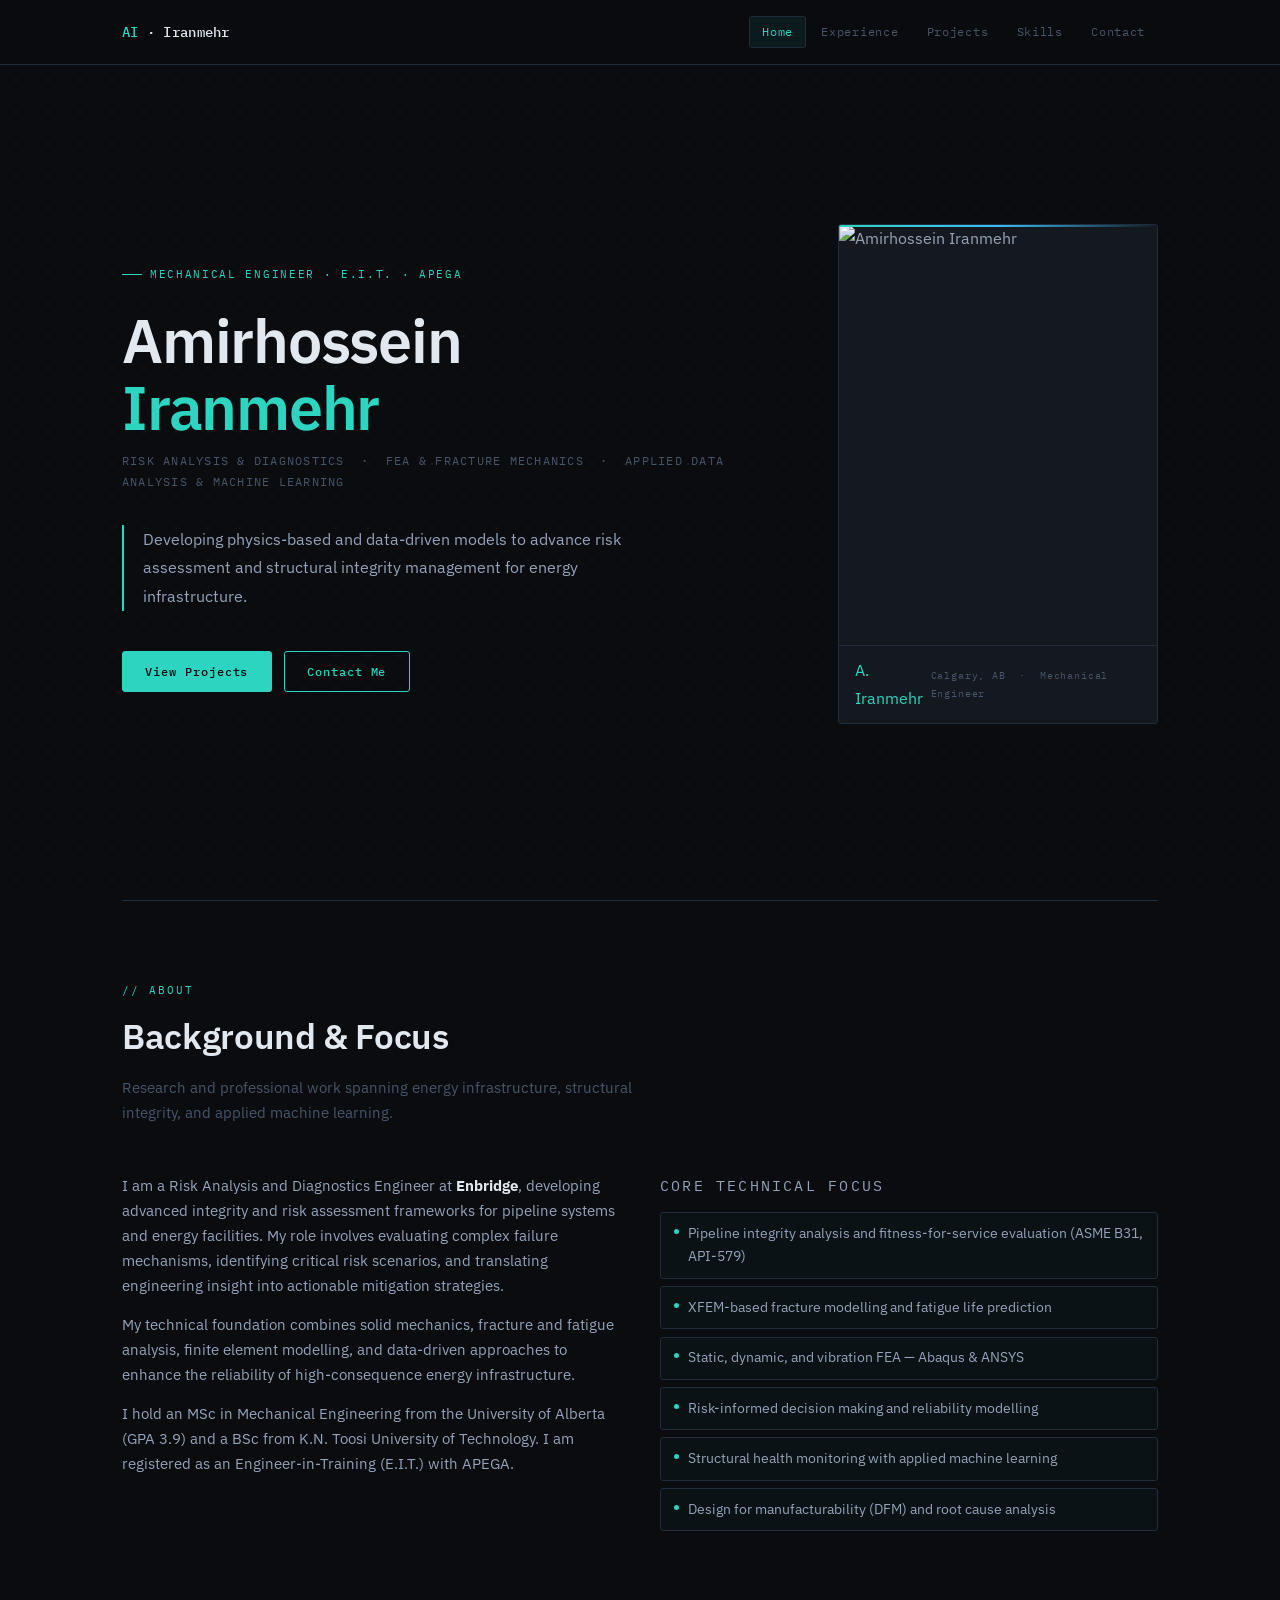
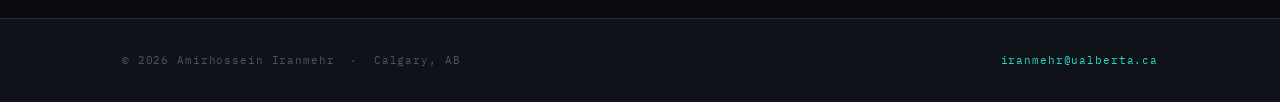
==== index.html @ 47e69bc4 "Update description in index.html" ====
<!DOCTYPE html>
<html lang="en">
<head>
  <meta charset="UTF-8" />
  <meta name="viewport" content="width=device-width, initial-scale=1.0" />
  <title>Amirhossein Iranmehr | Mechanical Engineer</title>
  <link rel="stylesheet" href="style.css" />
</head>
<body>

  <!-- NAV -->
  <header class="site-header">
    <div class="container">
      <h1><em>AI</em> · Iranmehr</h1>
      <nav class="navbar">
        <a href="index.html" class="active">Home</a>
        <a href="expereince.html">Experience</a>
        <a href="projects.html">Projects</a>
        <a href="skills.html">Skills</a>
        <a href="contact.html">Contact</a>
      </nav>
    </div>
  </header>

  <main>
    <div class="container">

      <!-- HERO -->
      <section class="hero">

        <!-- Left -->
        <div class="hero-text">
          <div class="hero-tag anim-1">Mechanical Engineer · E.I.T. · APEGA</div>

          <h2 class="anim-2">
            Amirhossein<br><strong>Iranmehr</strong>
          </h2>

          <p class="hero-sub anim-3">
            Risk Analysis &amp; Diagnostics &nbsp;·&nbsp; FEA &amp; Fracture Mechanics &nbsp;·&nbsp; Applied Data Analysis & Machine Learning
          </p>

          <p class="hero-lead anim-4">
            Developing physics-based and data-driven models to advance risk assessment and structural integrity management for energy infrastructure.
          </p>

          <div class="button-group anim-5">
            <a href="projects.html" class="btn">View Projects</a>
            <a href="contact.html" class="btn btn-outline">Contact Me</a>
          </div>
        </div>

        <!-- Right: Photo -->
        <div class="hero-image anim-img">
          <div class="hero-image-frame">
            <!--
              ╔══════════════════════════════════════════╗
              ║           HOW TO ADD YOUR PHOTO          ║
              ╠══════════════════════════════════════════╣
              ║ 1. Upload your photo to your GitHub repo ║
              ║    (same folder as index.html)           ║
              ║                                          ║
              ║ 2. Rename it to something simple, e.g.: ║
              ║       photo.jpg                          ║
              ║                                          ║
              ║ 3. Update the src below to match:        ║
              ║       src="photo.jpg"                    ║
              ║                                          ║
              ║ Your current file in the repo is called  ║
              ║ "Intro_Image" (originally _DSC1820.jpg)  ║
              ║ so try: src="Intro_Image.jpg"            ║
              ╚══════════════════════════════════════════╝
            -->
            <img src="Intro_Image.jpg" alt="Amirhossein Iranmehr" />
            <div class="hero-image-caption">
              <em>A. Iranmehr</em>
              <span>Calgary, AB &nbsp;·&nbsp; Mechanical Engineer</span>
            </div>
          </div>
        </div>

      </section><!-- /hero -->

      <!-- ABOUT -->
      <section class="section">
        <p class="section-tag">// About</p>
        <h2 class="section-title">Background &amp; Focus</h2>
        <p class="section-desc">
          Research and professional work spanning energy infrastructure, structural integrity, and applied machine learning.
        </p>

        <div class="about-grid">
          <div class="about-col reveal">
            <p>
              I am a Risk Analysis and Diagnostics Engineer at <strong style="color:var(--head)">Enbridge</strong>, developing advanced integrity and risk assessment frameworks for pipeline systems and energy facilities. My role involves evaluating complex failure mechanisms, identifying critical risk scenarios, and translating engineering insight into actionable mitigation strategies.
            </p>
            <p>
              My technical foundation combines solid mechanics, fracture and fatigue analysis, finite element modelling, and data-driven approaches to enhance the reliability of high-consequence energy infrastructure.
            </p>
            <p>
              I hold an MSc in Mechanical Engineering from the University of Alberta (GPA 3.9) and a BSc from K.N. Toosi University of Technology. I am registered as an Engineer-in-Training (E.I.T.) with APEGA.
            </p>
          </div>

          <div class="about-col reveal">
            <p class="focus-label">Core Technical Focus</p>
            <ul class="focus-list">
              <li><span class="focus-dot"></span>Pipeline integrity analysis and fitness-for-service evaluation (ASME B31, API-579)</li>
              <li><span class="focus-dot"></span>XFEM-based fracture modelling and fatigue life prediction</li>
              <li><span class="focus-dot"></span>Static, dynamic, and vibration FEA — Abaqus &amp; ANSYS</li>
              <li><span class="focus-dot"></span>Risk-informed decision making and reliability modelling</li>
              <li><span class="focus-dot"></span>Structural health monitoring with applied machine learning</li>
              <li><span class="focus-dot"></span>Design for manufacturability (DFM) and root cause analysis</li>
            </ul>
          </div>
        </div>
      </section>

    </div>
  </main>

  <footer class="site-footer">
    <div class="container">
      <p>© 2026 Amirhossein Iranmehr &nbsp;·&nbsp; Calgary, AB</p>
      <p><a href="mailto:iranmehr@ualberta.ca">iranmehr@ualberta.ca</a></p>
    </div>
  </footer>

  <script>
    const obs = new IntersectionObserver(
      entries => entries.forEach(e => { if (e.isIntersecting) e.target.classList.add('visible'); }),
      { threshold: 0.12 }
    );
    document.querySelectorAll('.reveal').forEach(el => obs.observe(el));
  </script>

</body>
</html>
---- style.css ----
/* ============================================
   GOOGLE FONTS
   ============================================ */
@import url('https://fonts.googleapis.com/css2?family=IBM+Plex+Mono:wght@400;500&family=IBM+Plex+Sans:wght@300;400;500;600&display=swap');

/* ============================================
   VARIABLES
   ============================================ */
:root {
  --bg:       #0a0c10;
  --surface:  #0f1218;
  --card:     #141920;
  --border:   #1f2d3d;
  --accent:   #2dd4bf;   /* teal — engineering, precise */
  --accent2:  #38bdf8;   /* sky blue for secondary */
  --dim:      rgba(45, 212, 191, 0.08);
  --text:     #94a3b8;
  --head:     #e2e8f0;
  --muted:    #475569;
  --sans:     'IBM Plex Sans', sans-serif;
  --mono:     'IBM Plex Mono', monospace;
  --radius:   3px;
  --shadow:   0 4px 24px rgba(0,0,0,0.4);
}

/* ============================================
   RESET
   ============================================ */
*, *::before, *::after { box-sizing: border-box; margin: 0; padding: 0; }
html { scroll-behavior: smooth; font-size: 16px; }

body {
  font-family: var(--sans);
  font-weight: 400;
  line-height: 1.7;
  background: var(--bg);
  color: var(--text);
  min-height: 100vh;
  overflow-x: hidden;
}

/* Engineering dot-grid background */
body::after {
  content: '';
  position: fixed;
  inset: 0;
  background-image: radial-gradient(circle, #1e293b 1px, transparent 1px);
  background-size: 32px 32px;
  pointer-events: none;
  z-index: 0;
  opacity: 0.5;
}

a { text-decoration: none; color: inherit; }
img { max-width: 100%; display: block; }

/* ============================================
   LAYOUT
   ============================================ */
.container {
  max-width: 1100px;
  margin: 0 auto;
  padding: 0 2rem;
  position: relative;
  z-index: 1;
}

/* ============================================
   NAVIGATION
   ============================================ */
.site-header {
  position: fixed;
  top: 0; left: 0; right: 0;
  z-index: 999;
  background: rgba(10, 12, 16, 0.9);
  backdrop-filter: blur(16px);
  border-bottom: 1px solid var(--border);
}

.site-header .container {
  display: flex;
  align-items: center;
  justify-content: space-between;
  height: 64px;
}

.site-header h1 {
  font-family: var(--mono);
  font-size: 0.9rem;
  font-weight: 500;
  color: var(--head);
  letter-spacing: 0.02em;
}

.site-header h1 em {
  color: var(--accent);
  font-style: normal;
}

.subtitle { display: none; }

.navbar {
  display: flex;
  align-items: center;
  gap: 0.15rem;
}

.navbar a {
  font-family: var(--mono);
  font-size: 0.72rem;
  letter-spacing: 0.06em;
  color: var(--muted);
  padding: 0.35rem 0.75rem;
  border-radius: var(--radius);
  border: 1px solid transparent;
  transition: all 0.18s ease;
}

.navbar a:hover,
.navbar a.active {
  color: var(--accent);
  border-color: var(--border);
  background: var(--dim);
}

/* ============================================
   PAGE OFFSET (fixed nav)
   ============================================ */
main { padding-top: 64px; }

/* ============================================
   HERO
   ============================================ */
.hero {
  display: grid;
  grid-template-columns: 1fr 320px;
  gap: 4rem;
  align-items: center;
  min-height: calc(100vh - 64px);
  padding: 4rem 0 5rem;
}

.hero-tag {
  display: inline-flex;
  align-items: center;
  gap: 0.5rem;
  font-family: var(--mono);
  font-size: 0.7rem;
  color: var(--accent);
  letter-spacing: 0.15em;
  text-transform: uppercase;
  margin-bottom: 1.5rem;
}

.hero-tag::before {
  content: '';
  width: 20px; height: 1px;
  background: var(--accent);
}

.hero h2 {
  font-family: var(--sans);
  font-size: clamp(2.2rem, 5vw, 3.8rem);
  font-weight: 600;
  color: var(--head);
  line-height: 1.1;
  letter-spacing: -0.02em;
  margin-bottom: 0.5rem;
}

.hero h2 strong {
  color: var(--accent);
  font-weight: 600;
}

.hero-sub {
  font-family: var(--mono);
  font-size: 0.78rem;
  color: var(--muted);
  letter-spacing: 0.1em;
  text-transform: uppercase;
  margin-bottom: 2rem;
}

.hero-lead {
  font-size: 1rem;
  color: var(--text);
  max-width: 520px;
  margin-bottom: 2.5rem;
  line-height: 1.8;
  border-left: 2px solid var(--accent);
  padding-left: 1.2rem;
}

/* Buttons */
.button-group {
  display: flex;
  gap: 0.75rem;
  flex-wrap: wrap;
}

.btn {
  display: inline-flex;
  align-items: center;
  gap: 0.4rem;
  padding: 0.6rem 1.4rem;
  font-family: var(--mono);
  font-size: 0.72rem;
  letter-spacing: 0.08em;
  border-radius: var(--radius);
  border: 1px solid var(--accent);
  background: var(--accent);
  color: #0a0c10;
  font-weight: 500;
  transition: all 0.18s ease;
  cursor: pointer;
}

.btn:hover {
  background: transparent;
  color: var(--accent);
}

.btn-outline {
  background: transparent;
  color: var(--accent);
}

.btn-outline:hover {
  background: var(--dim);
}

/* Stats */
.hero-stats {
  display: flex;
  gap: 2rem;
  margin-top: 3rem;
  padding-top: 2rem;
  border-top: 1px solid var(--border);
}

.hero-stats .stat-num {
  font-family: var(--sans);
  font-size: 1.8rem;
  font-weight: 600;
  color: var(--accent);
  line-height: 1;
}

.hero-stats .stat-label {
  font-family: var(--mono);
  font-size: 0.62rem;
  color: var(--muted);
  text-transform: uppercase;
  letter-spacing: 0.08em;
  margin-top: 0.2rem;
}

/* Hero image */
.hero-image { position: relative; }

.hero-image-frame {
  position: relative;
  border: 1px solid var(--border);
  border-radius: var(--radius);
  overflow: hidden;
  background: var(--card);
}

.hero-image-frame::before {
  content: '';
  position: absolute;
  top: 0; left: 0; right: 0;
  height: 2px;
  background: linear-gradient(90deg, var(--accent), var(--accent2), transparent);
  z-index: 2;
}

.hero-image-frame img {
  width: 100%;
  height: 420px;
  object-fit: cover;
  object-position: center top;
  display: block;
  filter: grayscale(20%);
  transition: filter 0.4s;
}

.hero-image-frame:hover img { filter: grayscale(0%); }

.hero-image-caption {
  padding: 0.7rem 1rem;
  border-top: 1px solid var(--border);
  display: flex;
  justify-content: space-between;
  align-items: center;
  background: var(--card);
}

.hero-image-caption span {
  font-family: var(--mono);
  font-size: 0.65rem;
  color: var(--muted);
  letter-spacing: 0.08em;
}

.hero-image-caption em {
  font-style: normal;
  color: var(--accent);
}

/* ============================================
   SECTION SHARED STYLES
   ============================================ */
.section {
  padding: 5rem 0;
  position: relative;
  z-index: 1;
  border-top: 1px solid var(--border);
}

.section-tag {
  font-family: var(--mono);
  font-size: 0.68rem;
  color: var(--accent);
  letter-spacing: 0.18em;
  text-transform: uppercase;
  margin-bottom: 0.5rem;
}

.section-title {
  font-family: var(--sans);
  font-size: clamp(1.6rem, 3vw, 2.2rem);
  font-weight: 600;
  color: var(--head);
  letter-spacing: -0.01em;
  margin-bottom: 0.5rem;
}

.section-desc {
  font-size: 0.92rem;
  color: var(--muted);
  max-width: 540px;
  margin-bottom: 3rem;
}

/* ============================================
   CARD
   ============================================ */
.card {
  background: var(--card);
  border: 1px solid var(--border);
  border-radius: var(--radius);
  padding: 1.6rem;
  transition: border-color 0.2s;
  position: relative;
  z-index: 1;
}

.card:hover { border-color: rgba(45, 212, 191, 0.35); }

.card h2, .card h3, .card h4 {
  font-family: var(--sans);
  font-weight: 600;
  color: var(--head);
  margin-bottom: 0.5rem;
}

.card h3 { font-size: 1rem; }
.card h4 { font-size: 0.95rem; }

.card p {
  font-size: 0.9rem;
  color: var(--text);
  margin-bottom: 0.7rem;
}

.card ul { list-style: none; padding: 0; }

.card ul li {
  position: relative;
  padding-left: 1rem;
  font-size: 0.87rem;
  color: var(--text);
  margin-bottom: 0.35rem;
  line-height: 1.65;
}

.card ul li::before {
  content: '›';
  position: absolute;
  left: 0;
  color: var(--accent);
  font-size: 1rem;
  line-height: 1.4;
}

.meta {
  font-family: var(--mono);
  font-size: 0.65rem;
  color: var(--accent);
  letter-spacing: 0.08em;
  margin-bottom: 0.9rem;
  line-height: 1.6;
}

/* ============================================
   ABOUT GRID
   ============================================ */
.about-grid {
  display: grid;
  grid-template-columns: 1fr 1fr;
  gap: 2.5rem;
}

.about-col p {
  font-size: 0.92rem;
  color: var(--text);
  margin-bottom: 0.85rem;
}

.focus-label {
  font-family: var(--mono);
  font-size: 0.65rem;
  color: var(--accent);
  letter-spacing: 0.15em;
  text-transform: uppercase;
  margin-bottom: 0.75rem;
}

.focus-list { list-style: none; padding: 0; }

.focus-list li {
  display: flex;
  align-items: flex-start;
  gap: 0.6rem;
  font-size: 0.87rem;
  color: var(--text);
  padding: 0.55rem 0.8rem;
  border: 1px solid var(--border);
  border-radius: var(--radius);
  background: rgba(45, 212, 191, 0.03);
  margin-bottom: 0.45rem;
  transition: border-color 0.2s, background 0.2s;
}

.focus-list li:hover {
  border-color: rgba(45, 212, 191, 0.3);
  background: var(--dim);
}

.focus-dot {
  width: 5px; height: 5px;
  border-radius: 50%;
  background: var(--accent);
  flex-shrink: 0;
  margin-top: 0.45rem;
}

/* ============================================
   TIMELINE (experience page)
   ============================================ */
.two-column {
  display: grid;
  grid-template-columns: 1fr 1fr;
  gap: 3rem;
  align-items: start;
}

.col-label {
  font-family: var(--mono);
  font-size: 0.65rem;
  color: var(--accent);
  letter-spacing: 0.18em;
  text-transform: uppercase;
  margin-bottom: 1.5rem;
  display: flex;
  align-items: center;
  gap: 0.75rem;
}

.col-label::after {
  content: '';
  flex: 1;
  height: 1px;
  background: var(--border);
}

.timeline { display: flex; flex-direction: column; }

.tl-item {
  position: relative;
  padding-left: 1.6rem;
  padding-bottom: 2rem;
}

.tl-item:last-child { padding-bottom: 0; }

.tl-item::before {
  content: '';
  position: absolute;
  left: 4px; top: 10px; bottom: 0;
  width: 1px;
  background: linear-gradient(to bottom, var(--accent), transparent);
}

.tl-item:last-child::before { display: none; }

.tl-item::after {
  content: '';
  position: absolute;
  left: 0; top: 8px;
  width: 9px; height: 9px;
  border-radius: 50%;
  background: var(--accent);
  box-shadow: 0 0 6px var(--accent);
}

.tl-card {
  background: var(--card);
  border: 1px solid var(--border);
  border-radius: var(--radius);
  padding: 1.2rem 1.4rem;
  transition: border-color 0.2s;
}

.tl-card:hover { border-color: rgba(45, 212, 191, 0.3); }

.tl-title {
  font-family: var(--sans);
  font-size: 0.95rem;
  font-weight: 600;
  color: var(--head);
  margin-bottom: 0.25rem;
}

.tl-meta {
  font-family: var(--mono);
  font-size: 0.64rem;
  color: var(--accent);
  letter-spacing: 0.07em;
  margin-bottom: 0.8rem;
  line-height: 1.6;
}

/* ============================================
   GRID LAYOUTS
   ============================================ */
.grid-2 {
  display: grid;
  grid-template-columns: repeat(2, 1fr);
  gap: 1rem;
}

.grid-3 {
  display: grid;
  grid-template-columns: repeat(3, 1fr);
  gap: 1rem;
}

/* ============================================
   SKILL TAGS
   ============================================ */
.skill-tags {
  display: flex;
  flex-wrap: wrap;
  gap: 0.4rem;
  margin-top: 0.6rem;
}

.skill-tag {
  font-family: var(--mono);
  font-size: 0.7rem;
  padding: 0.25rem 0.6rem;
  background: rgba(45, 212, 191, 0.05);
  border: 1px solid rgba(45, 212, 191, 0.2);
  color: var(--text);
  border-radius: var(--radius);
  transition: all 0.18s;
}

.skill-tag:hover {
  background: var(--dim);
  color: var(--accent);
}

/* ============================================
   FORMS
   ============================================ */
form { display: flex; flex-direction: column; gap: 0.8rem; }

label {
  font-family: var(--mono);
  font-size: 0.65rem;
  letter-spacing: 0.12em;
  text-transform: uppercase;
  color: var(--muted);
}

input, textarea {
  padding: 0.7rem 1rem;
  border: 1px solid var(--border);
  border-radius: var(--radius);
  font-size: 0.9rem;
  font-family: var(--sans);
  background: var(--card);
  color: var(--head);
  transition: border-color 0.18s;
}

input:focus, textarea:focus {
  outline: none;
  border-color: var(--accent);
}

/* ============================================
   PAGE HEADING
   ============================================ */
.page-heading {
  padding: 4rem 0 3rem;
  border-bottom: 1px solid var(--border);
  margin-bottom: 3.5rem;
}

.page-eyebrow {
  font-family: var(--mono);
  font-size: 0.68rem;
  color: var(--accent);
  letter-spacing: 0.18em;
  text-transform: uppercase;
  margin-bottom: 0.6rem;
  display: flex;
  align-items: center;
  gap: 0.5rem;
}

.page-eyebrow::before {
  content: '';
  width: 20px; height: 1px;
  background: var(--accent);
}

.page-heading h2 {
  font-family: var(--sans);
  font-size: clamp(2rem, 4.5vw, 3.2rem);
  font-weight: 600;
  color: var(--head);
  letter-spacing: -0.02em;
  line-height: 1.1;
  margin-bottom: 0.75rem;
}

.page-heading h2 span { color: var(--accent); }

.page-heading p {
  font-size: 0.93rem;
  color: var(--muted);
  max-width: 520px;
}

/* ============================================
   FOOTER
   ============================================ */
.site-footer {
  border-top: 1px solid var(--border);
  background: var(--surface);
  padding: 2rem 0;
  position: relative;
  z-index: 1;
}

.site-footer .container {
  display: flex;
  justify-content: space-between;
  align-items: center;
  flex-wrap: wrap;
  gap: 1rem;
}

.site-footer p {
  font-family: var(--mono);
  font-size: 0.68rem;
  color: var(--muted);
  letter-spacing: 0.08em;
}

.site-footer a {
  color: var(--accent);
  transition: opacity 0.2s;
}

.site-footer a:hover { opacity: 0.75; }

/* ============================================
   ANIMATIONS
   ============================================ */
@keyframes fadeUp {
  from { opacity: 0; transform: translateY(16px); }
  to   { opacity: 1; transform: translateY(0); }
}

@keyframes fadeIn {
  from { opacity: 0; }
  to   { opacity: 1; }
}

.anim-1 { opacity: 0; animation: fadeUp 0.5s 0.05s forwards; }
.anim-2 { opacity: 0; animation: fadeUp 0.5s 0.15s forwards; }
.anim-3 { opacity: 0; animation: fadeUp 0.5s 0.25s forwards; }
.anim-4 { opacity: 0; animation: fadeUp 0.5s 0.35s forwards; }
.anim-5 { opacity: 0; animation: fadeUp 0.5s 0.45s forwards; }
.anim-6 { opacity: 0; animation: fadeUp 0.5s 0.55s forwards; }
.anim-img { opacity: 0; animation: fadeIn  0.7s 0.2s  forwards; }

.reveal {
  opacity: 0;
  transform: translateY(14px);
  transition: opacity 0.5s, transform 0.5s;
}
.reveal.visible { opacity: 1; transform: none; }

/* ============================================
   RESPONSIVE
   ============================================ */
@media (max-width: 900px) {
  .hero          { grid-template-columns: 1fr; min-height: auto; padding: 3rem 0 4rem; gap: 3rem; }
  .hero-image    { max-width: 280px; margin: 0 auto; }
  .hero-image-frame img { height: 280px; }
  .about-grid    { grid-template-columns: 1fr; gap: 2rem; }
  .two-column    { grid-template-columns: 1fr; }
  .grid-3        { grid-template-columns: 1fr; }
  .grid-2        { grid-template-columns: 1fr; }
  .hero-stats    { gap: 1.5rem; flex-wrap: wrap; }
}

@media (max-width: 600px) {
  .container     { padding: 0 1rem; }
  .navbar a      { font-size: 0.65rem; padding: 0.3rem 0.55rem; }
  .site-header h1 { font-size: 0.8rem; }
  .hero h2       { font-size: 2rem; }
}
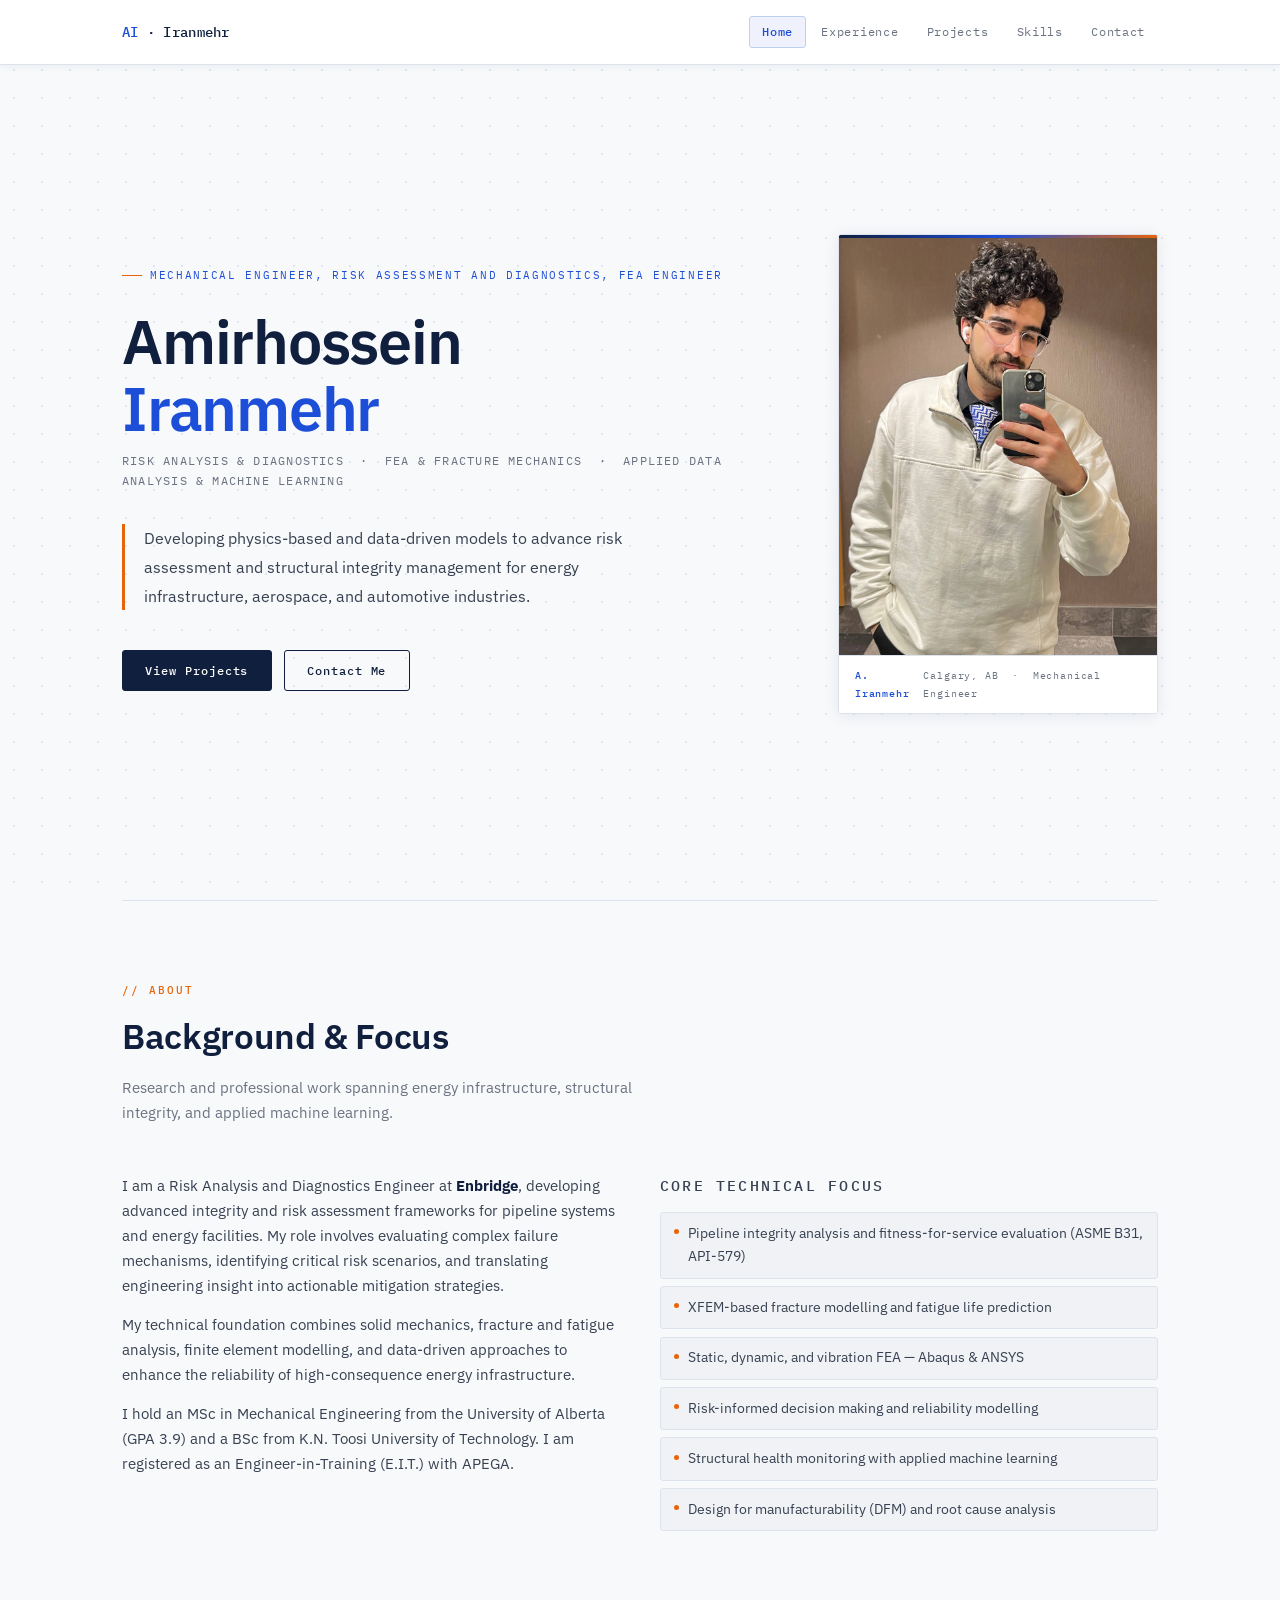
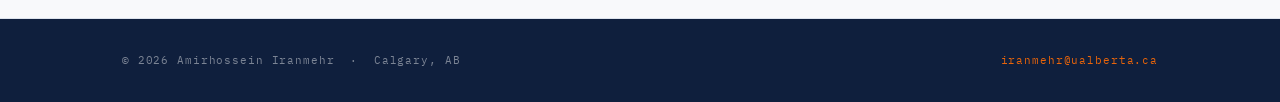
==== commit c55c6a22: "Update index.html" ====
--- a/index.html
+++ b/index.html
@@ -30,7 +30,7 @@
 
         <!-- Left -->
         <div class="hero-text">
-          <div class="hero-tag anim-1">Mechanical Engineer · E.I.T. · APEGA</div>
+          <div class="hero-tag anim-1">Mechanical Engineer, Risk Assessment and Diagnostics, FEA Engineer</div>
 
           <h2 class="anim-2">
             Amirhossein<br><strong>Iranmehr</strong>
@@ -41,7 +41,7 @@
           </p>
 
           <p class="hero-lead anim-4">
-            Developing physics-based and data-driven models to advance risk assessment and structural integrity management for energy infrastructure.
+            Developing physics-based and data-driven models to advance risk assessment and structural integrity management for energy infrastructure, aerospace, and automotive industries.
           </p>
 
           <div class="button-group anim-5">
--- a/style.css
+++ b/style.css
@@ -7,20 +7,22 @@
    VARIABLES
    ============================================ */
 :root {
-  --bg:       #0a0c10;
-  --surface:  #0f1218;
-  --card:     #141920;
-  --border:   #1f2d3d;
-  --accent:   #2dd4bf;   /* teal — engineering, precise */
-  --accent2:  #38bdf8;   /* sky blue for secondary */
-  --dim:      rgba(45, 212, 191, 0.08);
-  --text:     #94a3b8;
-  --head:     #e2e8f0;
-  --muted:    #475569;
+  --bg:       #f8f9fb;
+  --surface:  #f0f2f5;
+  --card:     #ffffff;
+  --border:   #dde3ec;
+  --navy:     #0f1f3d;
+  --navy2:    #1a3560;
+  --accent:   #e8640a;   /* orange — arrows, highlights */
+  --blue:     #1d4ed8;   /* links, tags, active nav */
+  --dim:      rgba(29, 78, 216, 0.07);
+  --text:     #374151;
+  --head:     #0f1f3d;
+  --muted:    #6b7280;
   --sans:     'IBM Plex Sans', sans-serif;
   --mono:     'IBM Plex Mono', monospace;
   --radius:   3px;
-  --shadow:   0 4px 24px rgba(0,0,0,0.4);
+  --shadow:   0 2px 16px rgba(15, 31, 61, 0.08);
 }
 
 /* ============================================
@@ -39,16 +41,16 @@
   overflow-x: hidden;
 }
 
-/* Engineering dot-grid background */
+/* Subtle dot-grid */
 body::after {
   content: '';
   position: fixed;
   inset: 0;
-  background-image: radial-gradient(circle, #1e293b 1px, transparent 1px);
-  background-size: 32px 32px;
+  background-image: radial-gradient(circle, #c8d3e8 1px, transparent 1px);
+  background-size: 28px 28px;
   pointer-events: none;
   z-index: 0;
-  opacity: 0.5;
+  opacity: 0.55;
 }
 
 a { text-decoration: none; color: inherit; }
@@ -72,9 +74,10 @@
   position: fixed;
   top: 0; left: 0; right: 0;
   z-index: 999;
-  background: rgba(10, 12, 16, 0.9);
+  background: rgba(255, 255, 255, 0.94);
   backdrop-filter: blur(16px);
   border-bottom: 1px solid var(--border);
+  box-shadow: 0 1px 8px rgba(15, 31, 61, 0.06);
 }
 
 .site-header .container {
@@ -88,12 +91,12 @@
   font-family: var(--mono);
   font-size: 0.9rem;
   font-weight: 500;
-  color: var(--head);
+  color: var(--navy);
   letter-spacing: 0.02em;
 }
 
 .site-header h1 em {
-  color: var(--accent);
+  color: var(--blue);
   font-style: normal;
 }
 
@@ -116,15 +119,21 @@
   transition: all 0.18s ease;
 }
 
-.navbar a:hover,
-.navbar a.active {
-  color: var(--accent);
+.navbar a:hover {
+  color: var(--blue);
   border-color: var(--border);
   background: var(--dim);
 }
 
-/* ============================================
-   PAGE OFFSET (fixed nav)
+.navbar a.active {
+  color: var(--blue);
+  border-color: #bfcfee;
+  background: var(--dim);
+  font-weight: 500;
+}
+
+/* ============================================
+   PAGE OFFSET
    ============================================ */
 main { padding-top: 64px; }
 
@@ -146,7 +155,7 @@
   gap: 0.5rem;
   font-family: var(--mono);
   font-size: 0.7rem;
-  color: var(--accent);
+  color: var(--blue);
   letter-spacing: 0.15em;
   text-transform: uppercase;
   margin-bottom: 1.5rem;
@@ -162,20 +171,20 @@
   font-family: var(--sans);
   font-size: clamp(2.2rem, 5vw, 3.8rem);
   font-weight: 600;
-  color: var(--head);
+  color: var(--navy);
   line-height: 1.1;
   letter-spacing: -0.02em;
   margin-bottom: 0.5rem;
 }
 
 .hero h2 strong {
-  color: var(--accent);
+  color: var(--blue);
   font-weight: 600;
 }
 
 .hero-sub {
   font-family: var(--mono);
-  font-size: 0.78rem;
+  font-size: 0.76rem;
   color: var(--muted);
   letter-spacing: 0.1em;
   text-transform: uppercase;
@@ -188,7 +197,7 @@
   max-width: 520px;
   margin-bottom: 2.5rem;
   line-height: 1.8;
-  border-left: 2px solid var(--accent);
+  border-left: 3px solid var(--accent);
   padding-left: 1.2rem;
 }
 
@@ -208,29 +217,31 @@
   font-size: 0.72rem;
   letter-spacing: 0.08em;
   border-radius: var(--radius);
-  border: 1px solid var(--accent);
-  background: var(--accent);
-  color: #0a0c10;
+  border: 1px solid var(--navy);
+  background: var(--navy);
+  color: #ffffff;
   font-weight: 500;
   transition: all 0.18s ease;
   cursor: pointer;
 }
 
 .btn:hover {
-  background: transparent;
-  color: var(--accent);
+  background: var(--navy2);
+  border-color: var(--navy2);
 }
 
 .btn-outline {
   background: transparent;
-  color: var(--accent);
+  color: var(--navy);
+  border-color: var(--navy);
 }
 
 .btn-outline:hover {
-  background: var(--dim);
-}
-
-/* Stats */
+  background: var(--navy);
+  color: #ffffff;
+}
+
+/* Hero stats */
 .hero-stats {
   display: flex;
   gap: 2rem;
@@ -243,7 +254,7 @@
   font-family: var(--sans);
   font-size: 1.8rem;
   font-weight: 600;
-  color: var(--accent);
+  color: var(--blue);
   line-height: 1;
 }
 
@@ -265,14 +276,15 @@
   border-radius: var(--radius);
   overflow: hidden;
   background: var(--card);
+  box-shadow: var(--shadow);
 }
 
 .hero-image-frame::before {
   content: '';
   position: absolute;
   top: 0; left: 0; right: 0;
-  height: 2px;
-  background: linear-gradient(90deg, var(--accent), var(--accent2), transparent);
+  height: 3px;
+  background: linear-gradient(90deg, var(--navy), var(--blue), var(--accent));
   z-index: 2;
 }
 
@@ -282,11 +294,7 @@
   object-fit: cover;
   object-position: center top;
   display: block;
-  filter: grayscale(20%);
-  transition: filter 0.4s;
-}
-
-.hero-image-frame:hover img { filter: grayscale(0%); }
+}
 
 .hero-image-caption {
   padding: 0.7rem 1rem;
@@ -297,6 +305,15 @@
   background: var(--card);
 }
 
+.hero-image-caption em {
+  font-style: normal;
+  font-family: var(--mono);
+  font-size: 0.65rem;
+  color: var(--blue);
+  letter-spacing: 0.08em;
+  font-weight: 500;
+}
+
 .hero-image-caption span {
   font-family: var(--mono);
   font-size: 0.65rem;
@@ -304,13 +321,8 @@
   letter-spacing: 0.08em;
 }
 
-.hero-image-caption em {
-  font-style: normal;
-  color: var(--accent);
-}
-
-/* ============================================
-   SECTION SHARED STYLES
+/* ============================================
+   SECTION SHARED
    ============================================ */
 .section {
   padding: 5rem 0;
@@ -326,13 +338,14 @@
   letter-spacing: 0.18em;
   text-transform: uppercase;
   margin-bottom: 0.5rem;
+  font-weight: 500;
 }
 
 .section-title {
   font-family: var(--sans);
   font-size: clamp(1.6rem, 3vw, 2.2rem);
   font-weight: 600;
-  color: var(--head);
+  color: var(--navy);
   letter-spacing: -0.01em;
   margin-bottom: 0.5rem;
 }
@@ -352,17 +365,21 @@
   border: 1px solid var(--border);
   border-radius: var(--radius);
   padding: 1.6rem;
-  transition: border-color 0.2s;
+  box-shadow: var(--shadow);
+  transition: border-color 0.2s, box-shadow 0.2s;
   position: relative;
   z-index: 1;
 }
 
-.card:hover { border-color: rgba(45, 212, 191, 0.35); }
+.card:hover {
+  border-color: #bfcfee;
+  box-shadow: 0 4px 24px rgba(15, 31, 61, 0.12);
+}
 
 .card h2, .card h3, .card h4 {
   font-family: var(--sans);
   font-weight: 600;
-  color: var(--head);
+  color: var(--navy);
   margin-bottom: 0.5rem;
 }
 
@@ -379,7 +396,7 @@
 
 .card ul li {
   position: relative;
-  padding-left: 1rem;
+  padding-left: 1.1rem;
   font-size: 0.87rem;
   color: var(--text);
   margin-bottom: 0.35rem;
@@ -391,14 +408,14 @@
   position: absolute;
   left: 0;
   color: var(--accent);
-  font-size: 1rem;
-  line-height: 1.4;
+  font-size: 1.1rem;
+  line-height: 1.35;
 }
 
 .meta {
   font-family: var(--mono);
   font-size: 0.65rem;
-  color: var(--accent);
+  color: var(--blue);
   letter-spacing: 0.08em;
   margin-bottom: 0.9rem;
   line-height: 1.6;
@@ -426,6 +443,7 @@
   letter-spacing: 0.15em;
   text-transform: uppercase;
   margin-bottom: 0.75rem;
+  font-weight: 500;
 }
 
 .focus-list { list-style: none; padding: 0; }
@@ -439,13 +457,13 @@
   padding: 0.55rem 0.8rem;
   border: 1px solid var(--border);
   border-radius: var(--radius);
-  background: rgba(45, 212, 191, 0.03);
+  background: var(--surface);
   margin-bottom: 0.45rem;
   transition: border-color 0.2s, background 0.2s;
 }
 
 .focus-list li:hover {
-  border-color: rgba(45, 212, 191, 0.3);
+  border-color: #bfcfee;
   background: var(--dim);
 }
 
@@ -454,11 +472,11 @@
   border-radius: 50%;
   background: var(--accent);
   flex-shrink: 0;
-  margin-top: 0.45rem;
-}
-
-/* ============================================
-   TIMELINE (experience page)
+  margin-top: 0.46rem;
+}
+
+/* ============================================
+   TIMELINE
    ============================================ */
 .two-column {
   display: grid;
@@ -477,6 +495,7 @@
   display: flex;
   align-items: center;
   gap: 0.75rem;
+  font-weight: 500;
 }
 
 .col-label::after {
@@ -501,7 +520,7 @@
   position: absolute;
   left: 4px; top: 10px; bottom: 0;
   width: 1px;
-  background: linear-gradient(to bottom, var(--accent), transparent);
+  background: linear-gradient(to bottom, var(--blue), transparent);
 }
 
 .tl-item:last-child::before { display: none; }
@@ -512,8 +531,8 @@
   left: 0; top: 8px;
   width: 9px; height: 9px;
   border-radius: 50%;
-  background: var(--accent);
-  box-shadow: 0 0 6px var(--accent);
+  background: var(--blue);
+  box-shadow: 0 0 0 2px #fff, 0 0 0 3px var(--blue);
 }
 
 .tl-card {
@@ -521,23 +540,27 @@
   border: 1px solid var(--border);
   border-radius: var(--radius);
   padding: 1.2rem 1.4rem;
-  transition: border-color 0.2s;
-}
-
-.tl-card:hover { border-color: rgba(45, 212, 191, 0.3); }
+  box-shadow: var(--shadow);
+  transition: border-color 0.2s, box-shadow 0.2s;
+}
+
+.tl-card:hover {
+  border-color: #bfcfee;
+  box-shadow: 0 4px 20px rgba(15, 31, 61, 0.1);
+}
 
 .tl-title {
   font-family: var(--sans);
   font-size: 0.95rem;
   font-weight: 600;
-  color: var(--head);
+  color: var(--navy);
   margin-bottom: 0.25rem;
 }
 
 .tl-meta {
   font-family: var(--mono);
   font-size: 0.64rem;
-  color: var(--accent);
+  color: var(--blue);
   letter-spacing: 0.07em;
   margin-bottom: 0.8rem;
   line-height: 1.6;
@@ -572,16 +595,17 @@
   font-family: var(--mono);
   font-size: 0.7rem;
   padding: 0.25rem 0.6rem;
-  background: rgba(45, 212, 191, 0.05);
-  border: 1px solid rgba(45, 212, 191, 0.2);
+  background: var(--surface);
+  border: 1px solid var(--border);
   color: var(--text);
   border-radius: var(--radius);
   transition: all 0.18s;
 }
 
 .skill-tag:hover {
+  border-color: var(--blue);
+  color: var(--blue);
   background: var(--dim);
-  color: var(--accent);
 }
 
 /* ============================================
@@ -604,13 +628,14 @@
   font-size: 0.9rem;
   font-family: var(--sans);
   background: var(--card);
-  color: var(--head);
-  transition: border-color 0.18s;
+  color: var(--navy);
+  transition: border-color 0.18s, box-shadow 0.18s;
 }
 
 input:focus, textarea:focus {
   outline: none;
-  border-color: var(--accent);
+  border-color: var(--blue);
+  box-shadow: 0 0 0 3px rgba(29, 78, 216, 0.1);
 }
 
 /* ============================================
@@ -632,25 +657,26 @@
   display: flex;
   align-items: center;
   gap: 0.5rem;
+  font-weight: 500;
 }
 
 .page-eyebrow::before {
-  content: '';
-  width: 20px; height: 1px;
-  background: var(--accent);
+  content: '→';
+  color: var(--accent);
+  font-size: 0.75rem;
 }
 
 .page-heading h2 {
   font-family: var(--sans);
   font-size: clamp(2rem, 4.5vw, 3.2rem);
   font-weight: 600;
-  color: var(--head);
+  color: var(--navy);
   letter-spacing: -0.02em;
   line-height: 1.1;
   margin-bottom: 0.75rem;
 }
 
-.page-heading h2 span { color: var(--accent); }
+.page-heading h2 span { color: var(--blue); }
 
 .page-heading p {
   font-size: 0.93rem;
@@ -663,7 +689,7 @@
    ============================================ */
 .site-footer {
   border-top: 1px solid var(--border);
-  background: var(--surface);
+  background: var(--navy);
   padding: 2rem 0;
   position: relative;
   z-index: 1;
@@ -680,7 +706,7 @@
 .site-footer p {
   font-family: var(--mono);
   font-size: 0.68rem;
-  color: var(--muted);
+  color: rgba(255,255,255,0.45);
   letter-spacing: 0.08em;
 }
 
@@ -730,12 +756,11 @@
   .two-column    { grid-template-columns: 1fr; }
   .grid-3        { grid-template-columns: 1fr; }
   .grid-2        { grid-template-columns: 1fr; }
-  .hero-stats    { gap: 1.5rem; flex-wrap: wrap; }
 }
 
 @media (max-width: 600px) {
-  .container     { padding: 0 1rem; }
-  .navbar a      { font-size: 0.65rem; padding: 0.3rem 0.55rem; }
+  .container      { padding: 0 1rem; }
+  .navbar a       { font-size: 0.65rem; padding: 0.3rem 0.55rem; }
   .site-header h1 { font-size: 0.8rem; }
-  .hero h2       { font-size: 2rem; }
-}
+  .hero h2        { font-size: 2rem; }
+}
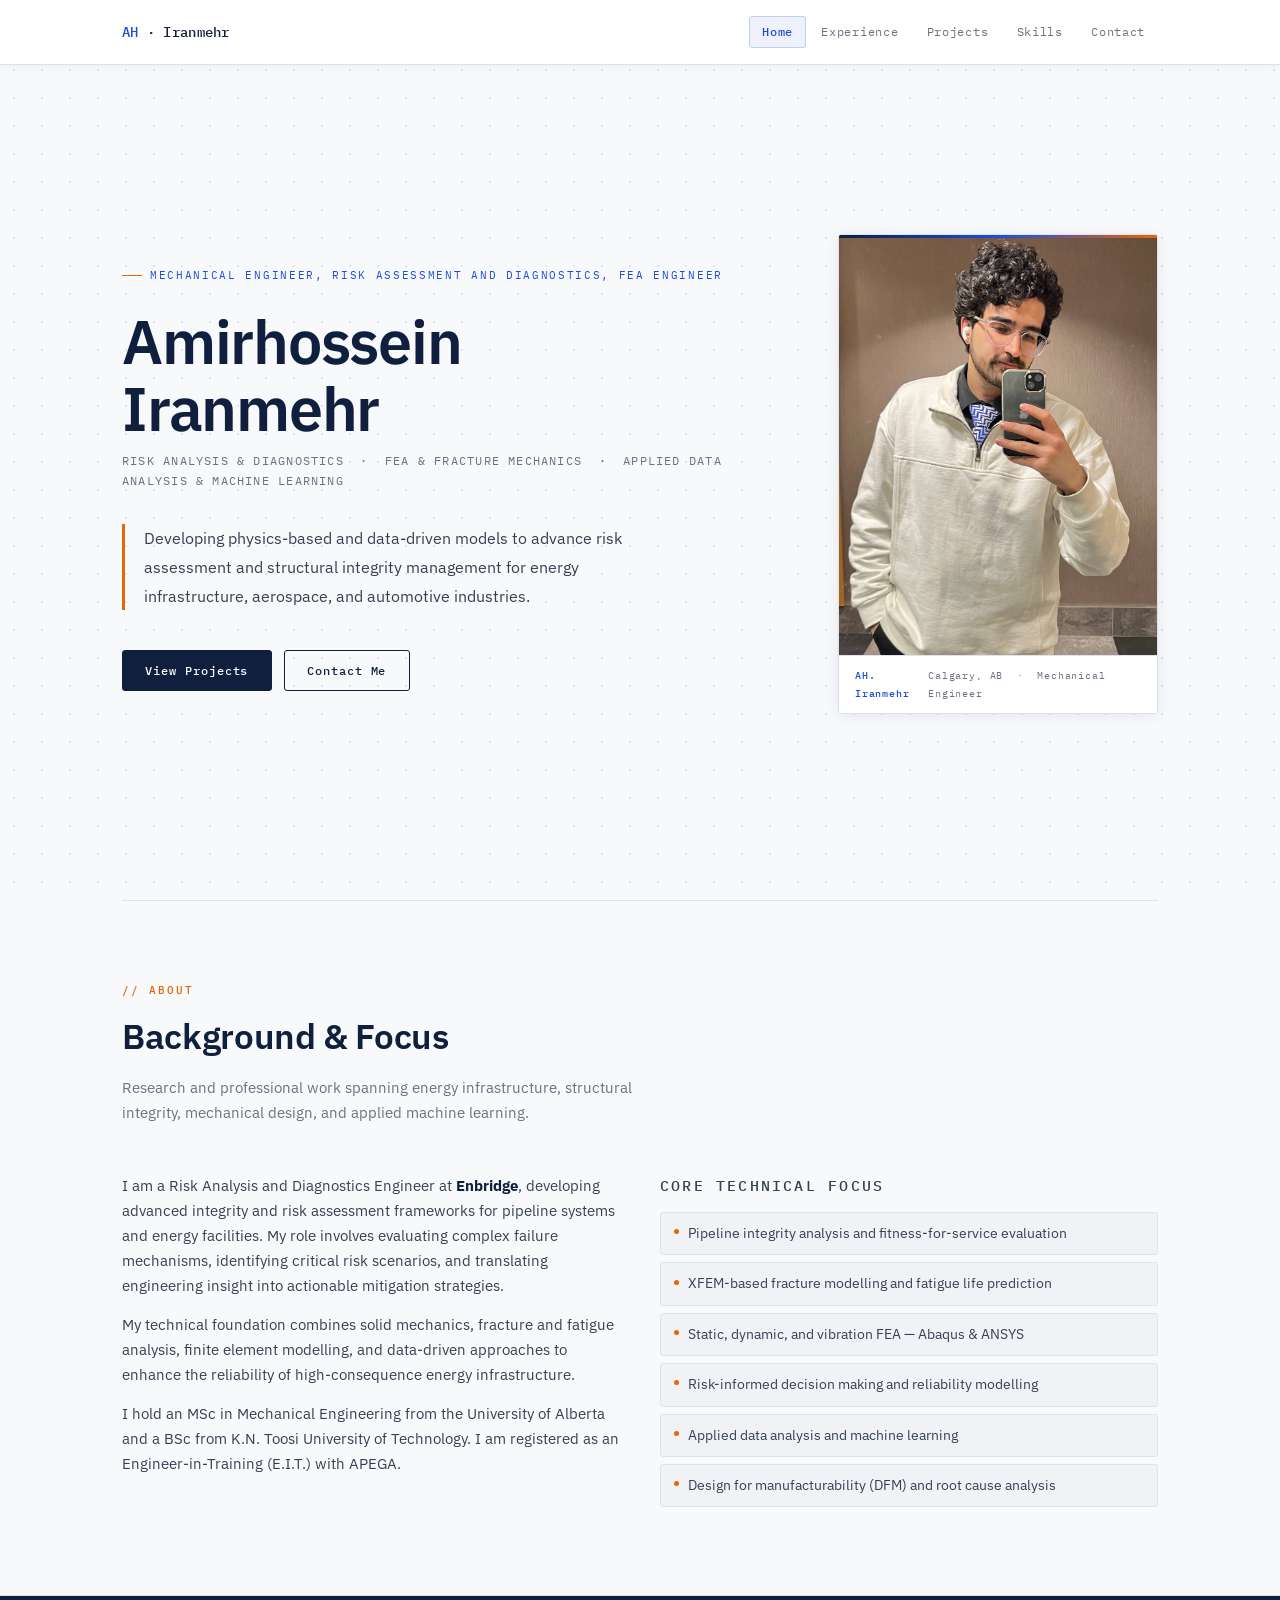
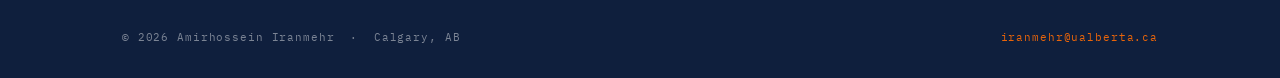
==== commit 3bf76571: "Update index.html" ====
--- a/index.html
+++ b/index.html
@@ -11,7 +11,7 @@
   <!-- NAV -->
   <header class="site-header">
     <div class="container">
-      <h1><em>AI</em> · Iranmehr</h1>
+      <h1><em>AH</em> · Iranmehr</h1>
       <nav class="navbar">
         <a href="index.html" class="active">Home</a>
         <a href="expereince.html">Experience</a>
@@ -32,9 +32,9 @@
         <div class="hero-text">
           <div class="hero-tag anim-1">Mechanical Engineer, Risk Assessment and Diagnostics, FEA Engineer</div>
 
-          <h2 class="anim-2">
-            Amirhossein<br><strong>Iranmehr</strong>
-          </h2>
+         <h2 class="anim-2">
+         Amirhossein<br><strong style="color:var(--navy)">Iranmehr</strong>
+         </h2>
 
           <p class="hero-sub anim-3">
             Risk Analysis &amp; Diagnostics &nbsp;·&nbsp; FEA &amp; Fracture Mechanics &nbsp;·&nbsp; Applied Data Analysis & Machine Learning
@@ -73,7 +73,7 @@
             -->
             <img src="Intro_Image.jpg" alt="Amirhossein Iranmehr" />
             <div class="hero-image-caption">
-              <em>A. Iranmehr</em>
+              <em>AH. Iranmehr</em>
               <span>Calgary, AB &nbsp;·&nbsp; Mechanical Engineer</span>
             </div>
           </div>
@@ -86,7 +86,7 @@
         <p class="section-tag">// About</p>
         <h2 class="section-title">Background &amp; Focus</h2>
         <p class="section-desc">
-          Research and professional work spanning energy infrastructure, structural integrity, and applied machine learning.
+          Research and professional work spanning energy infrastructure, structural integrity, mechanical design, and applied machine learning.
         </p>
 
         <div class="about-grid">
@@ -98,18 +98,18 @@
               My technical foundation combines solid mechanics, fracture and fatigue analysis, finite element modelling, and data-driven approaches to enhance the reliability of high-consequence energy infrastructure.
             </p>
             <p>
-              I hold an MSc in Mechanical Engineering from the University of Alberta (GPA 3.9) and a BSc from K.N. Toosi University of Technology. I am registered as an Engineer-in-Training (E.I.T.) with APEGA.
+              I hold an MSc in Mechanical Engineering from the University of Alberta and a BSc from K.N. Toosi University of Technology. I am registered as an Engineer-in-Training (E.I.T.) with APEGA.
             </p>
           </div>
 
           <div class="about-col reveal">
             <p class="focus-label">Core Technical Focus</p>
             <ul class="focus-list">
-              <li><span class="focus-dot"></span>Pipeline integrity analysis and fitness-for-service evaluation (ASME B31, API-579)</li>
+              <li><span class="focus-dot"></span>Pipeline integrity analysis and fitness-for-service evaluation</li>
               <li><span class="focus-dot"></span>XFEM-based fracture modelling and fatigue life prediction</li>
               <li><span class="focus-dot"></span>Static, dynamic, and vibration FEA — Abaqus &amp; ANSYS</li>
               <li><span class="focus-dot"></span>Risk-informed decision making and reliability modelling</li>
-              <li><span class="focus-dot"></span>Structural health monitoring with applied machine learning</li>
+              <li><span class="focus-dot"></span>Applied data analysis and machine learning</li>
               <li><span class="focus-dot"></span>Design for manufacturability (DFM) and root cause analysis</li>
             </ul>
           </div>
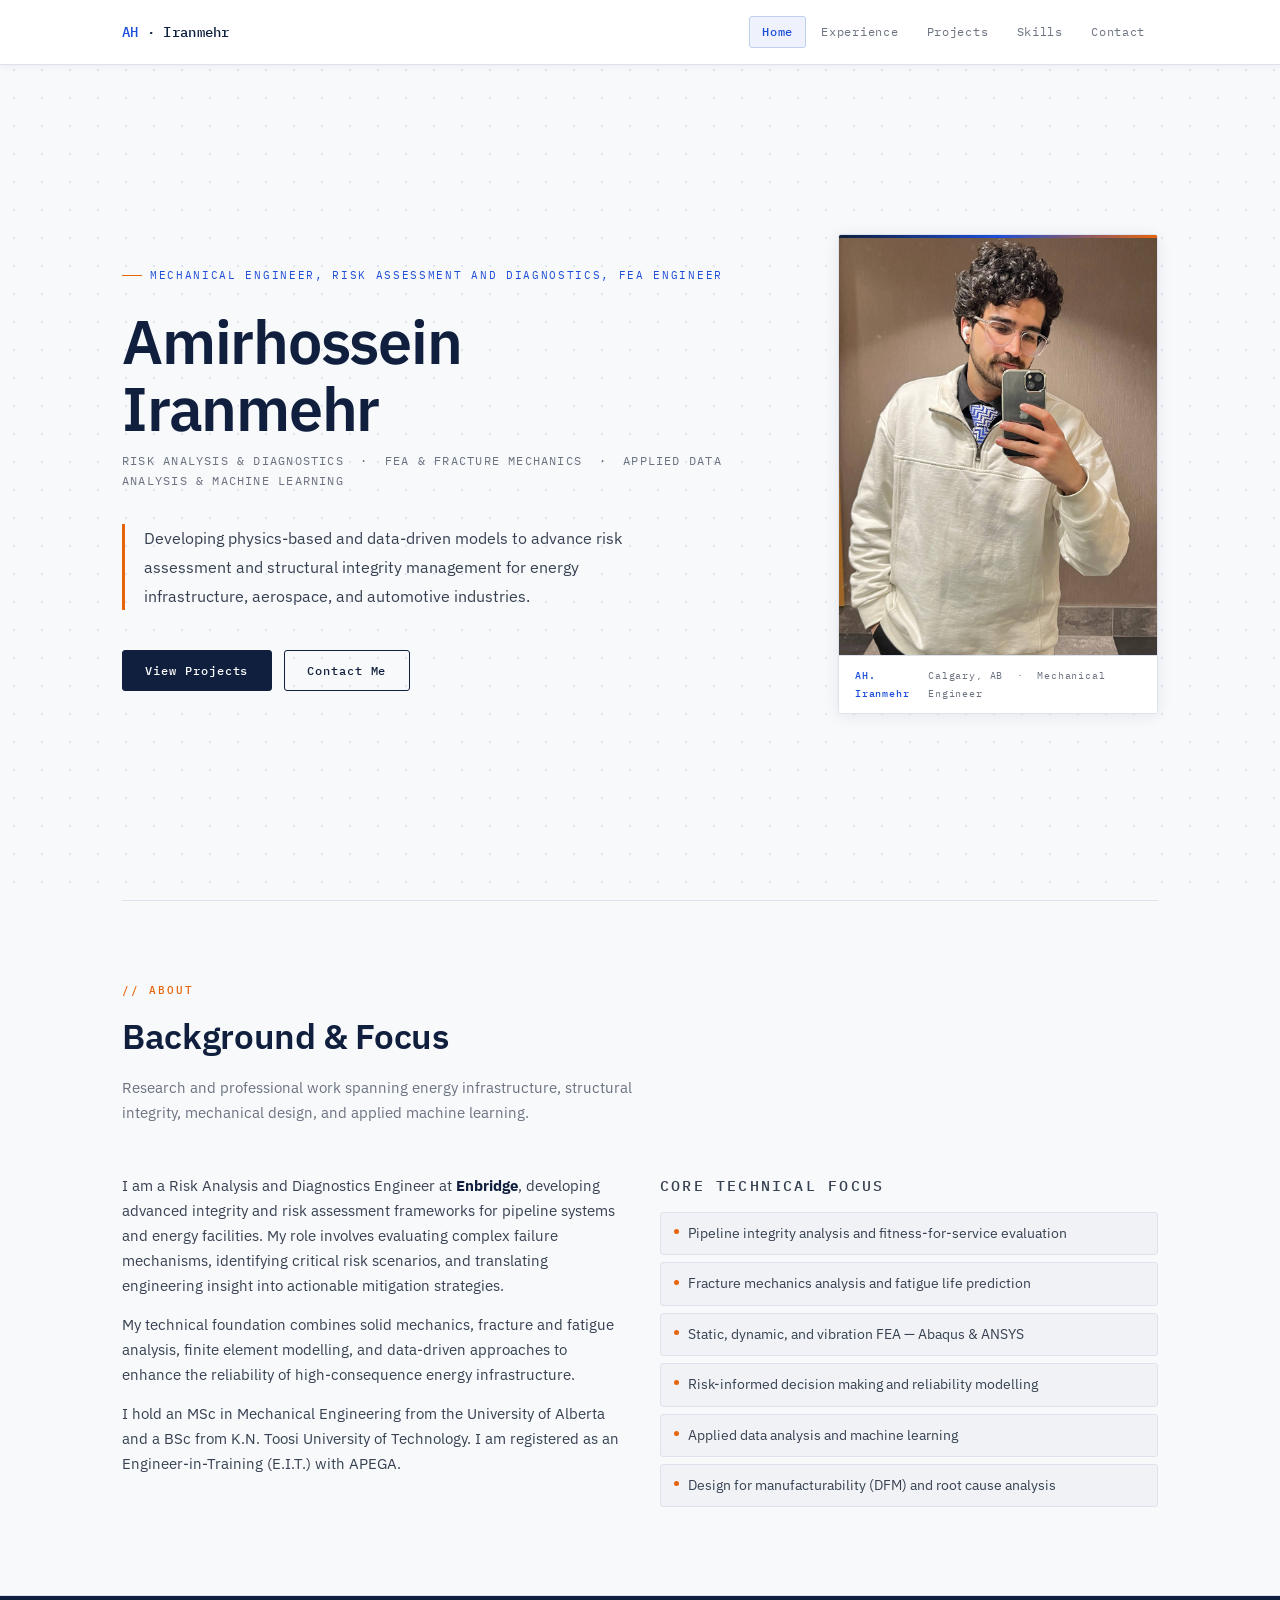
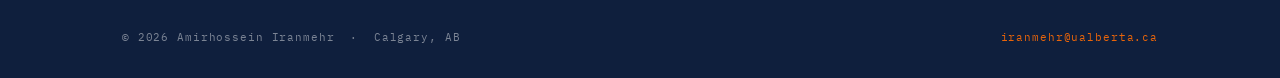
==== commit a417063b: "Update index.html" ====
--- a/index.html
+++ b/index.html
@@ -106,7 +106,7 @@
             <p class="focus-label">Core Technical Focus</p>
             <ul class="focus-list">
               <li><span class="focus-dot"></span>Pipeline integrity analysis and fitness-for-service evaluation</li>
-              <li><span class="focus-dot"></span>XFEM-based fracture modelling and fatigue life prediction</li>
+              <li><span class="focus-dot"></span>Fracture mechanics analysis and fatigue life prediction</li>
               <li><span class="focus-dot"></span>Static, dynamic, and vibration FEA — Abaqus &amp; ANSYS</li>
               <li><span class="focus-dot"></span>Risk-informed decision making and reliability modelling</li>
               <li><span class="focus-dot"></span>Applied data analysis and machine learning</li>
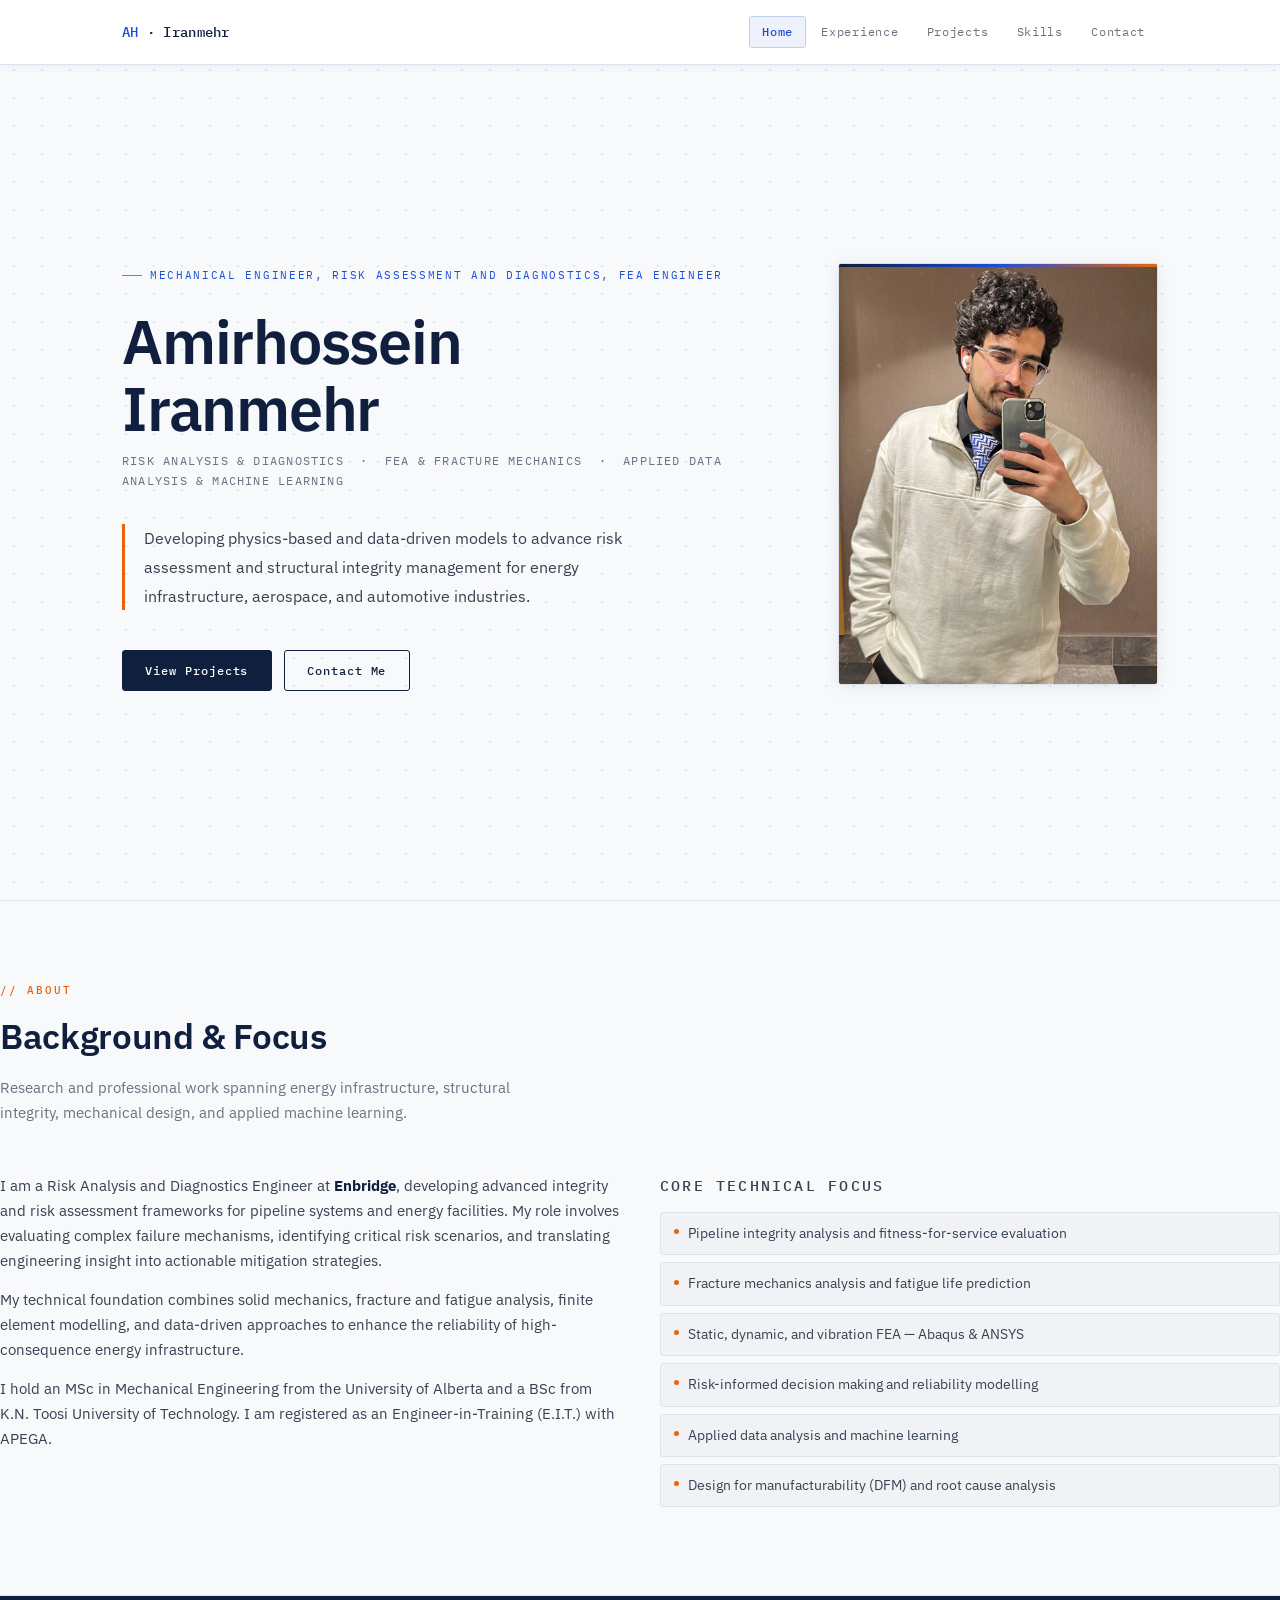
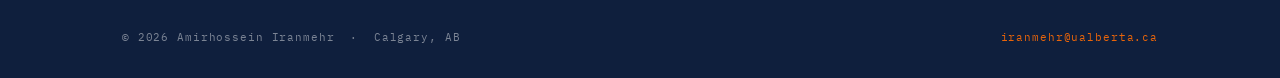
==== commit 91236360: "Remove hero image caption from index.html Removed hero image caption from index.html." ====
--- a/index.html
+++ b/index.html
@@ -72,9 +72,6 @@
               ╚══════════════════════════════════════════╝
             -->
             <img src="Intro_Image.jpg" alt="Amirhossein Iranmehr" />
-            <div class="hero-image-caption">
-              <em>AH. Iranmehr</em>
-              <span>Calgary, AB &nbsp;·&nbsp; Mechanical Engineer</span>
             </div>
           </div>
         </div>
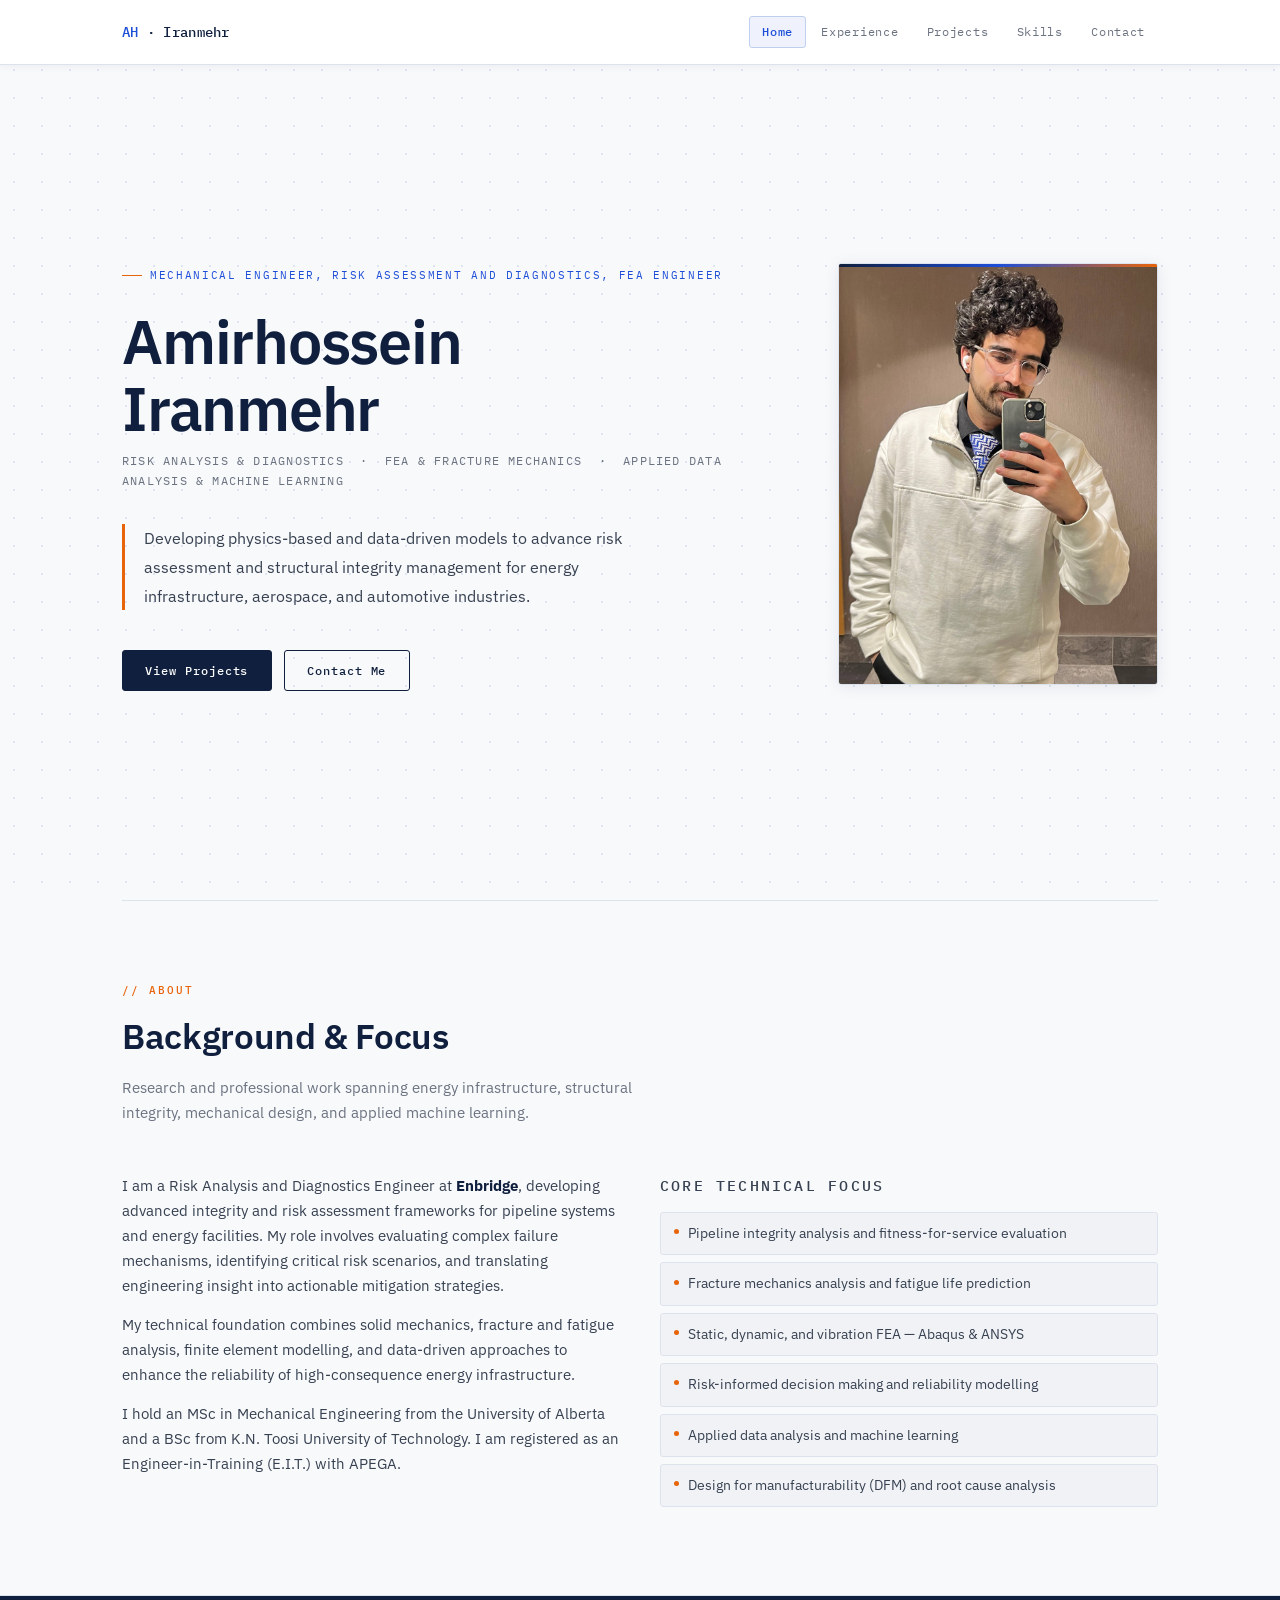
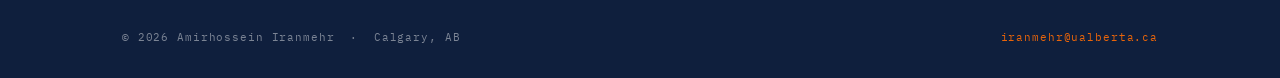
==== commit 8d29fd7b: "Update index.html" ====
--- a/index.html
+++ b/index.html
@@ -52,29 +52,10 @@
 
         <!-- Right: Photo -->
         <div class="hero-image anim-img">
-          <div class="hero-image-frame">
-            <!--
-              ╔══════════════════════════════════════════╗
-              ║           HOW TO ADD YOUR PHOTO          ║
-              ╠══════════════════════════════════════════╣
-              ║ 1. Upload your photo to your GitHub repo ║
-              ║    (same folder as index.html)           ║
-              ║                                          ║
-              ║ 2. Rename it to something simple, e.g.: ║
-              ║       photo.jpg                          ║
-              ║                                          ║
-              ║ 3. Update the src below to match:        ║
-              ║       src="photo.jpg"                    ║
-              ║                                          ║
-              ║ Your current file in the repo is called  ║
-              ║ "Intro_Image" (originally _DSC1820.jpg)  ║
-              ║ so try: src="Intro_Image.jpg"            ║
-              ╚══════════════════════════════════════════╝
-            -->
-            <img src="Intro_Image.jpg" alt="Amirhossein Iranmehr" />
-            </div>
-          </div>
-        </div>
+        <div class="hero-image-frame">
+        <img src="Intro_Image.jpg" alt="Amirhossein Iranmehr" />
+     </div>
+  </div>
 
       </section><!-- /hero -->
 
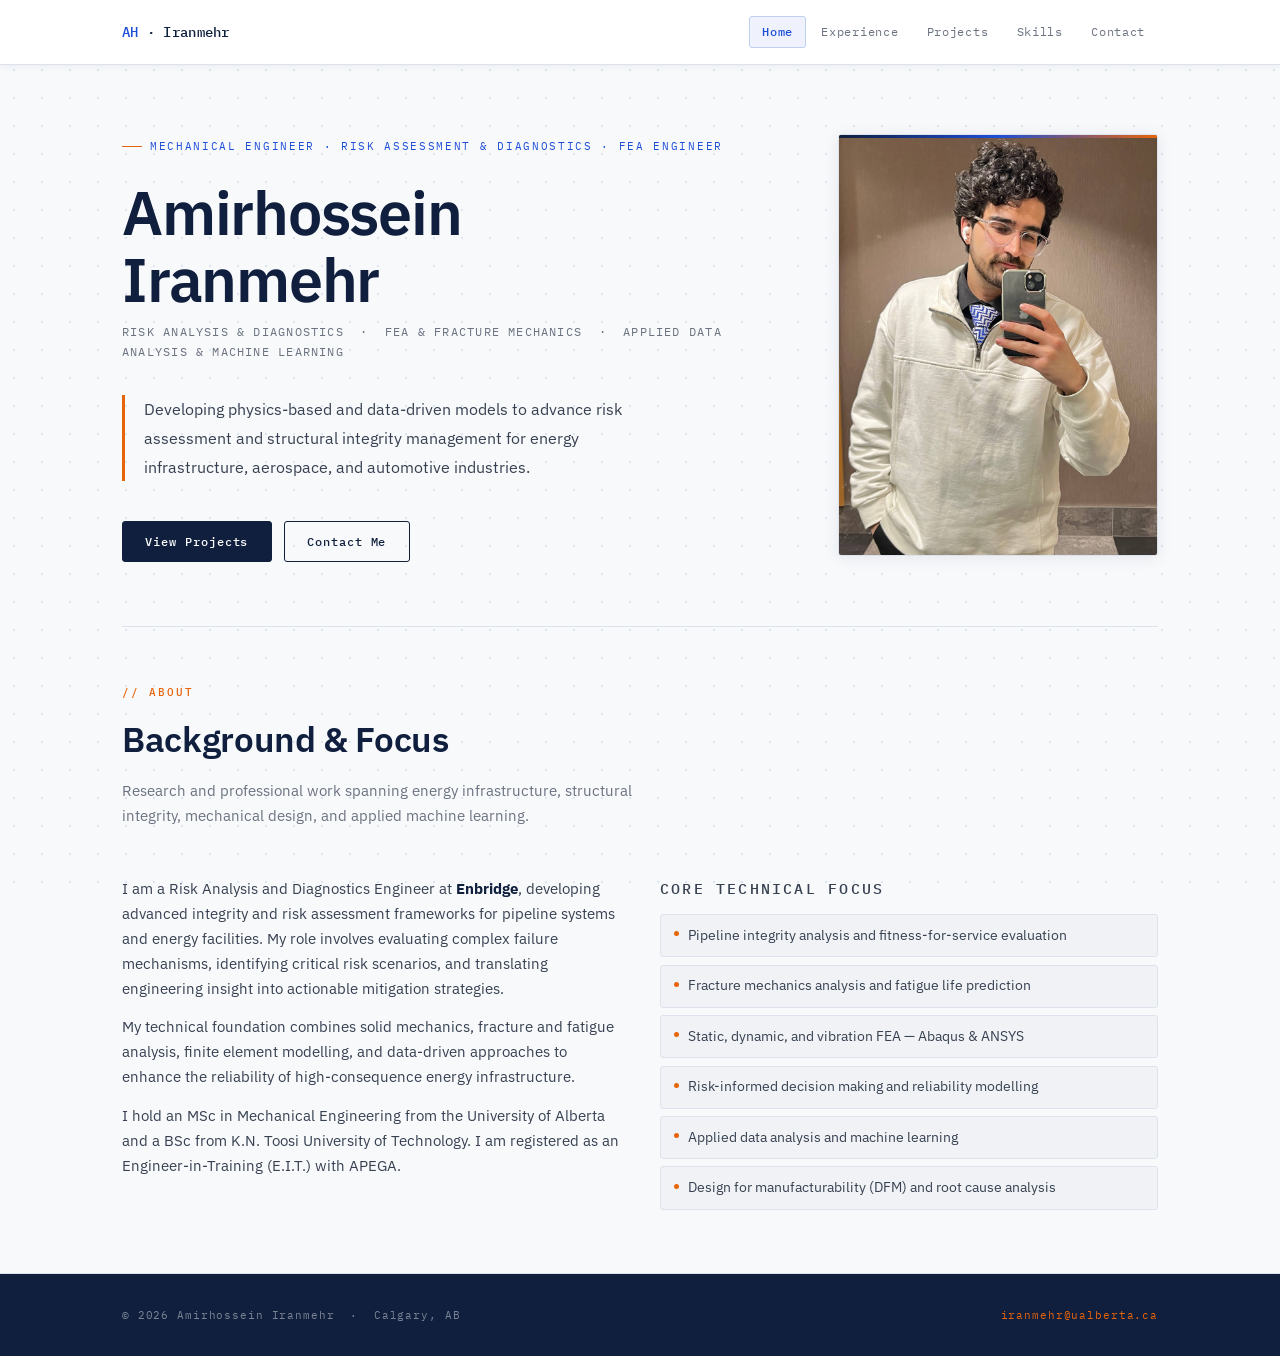
==== commit 2e1a1944: "Refactor HTML structure and update styles" ====
--- a/index.html
+++ b/index.html
@@ -5,6 +5,18 @@
   <meta name="viewport" content="width=device-width, initial-scale=1.0" />
   <title>Amirhossein Iranmehr | Mechanical Engineer</title>
   <link rel="stylesheet" href="style.css" />
+  <style>
+    main { padding-top: 64px; }
+
+    .hero {
+      min-height: unset;
+      padding: 4rem 0 4rem;
+    }
+
+    .section {
+      padding: 3.5rem 0;
+    }
+  </style>
 </head>
 <body>
 
@@ -30,14 +42,14 @@
 
         <!-- Left -->
         <div class="hero-text">
-          <div class="hero-tag anim-1">Mechanical Engineer, Risk Assessment and Diagnostics, FEA Engineer</div>
+          <div class="hero-tag anim-1">Mechanical Engineer · Risk Assessment &amp; Diagnostics · FEA Engineer</div>
 
-         <h2 class="anim-2">
-         Amirhossein<br><strong style="color:var(--navy)">Iranmehr</strong>
-         </h2>
+          <h2 class="anim-2">
+            Amirhossein<br><strong style="color:var(--navy)">Iranmehr</strong>
+          </h2>
 
           <p class="hero-sub anim-3">
-            Risk Analysis &amp; Diagnostics &nbsp;·&nbsp; FEA &amp; Fracture Mechanics &nbsp;·&nbsp; Applied Data Analysis & Machine Learning
+            Risk Analysis &amp; Diagnostics &nbsp;·&nbsp; FEA &amp; Fracture Mechanics &nbsp;·&nbsp; Applied Data Analysis &amp; Machine Learning
           </p>
 
           <p class="hero-lead anim-4">
@@ -52,12 +64,12 @@
 
         <!-- Right: Photo -->
         <div class="hero-image anim-img">
-        <div class="hero-image-frame">
-        <img src="Intro_Image.jpg" alt="Amirhossein Iranmehr" />
-     </div>
-  </div>
+          <div class="hero-image-frame">
+            <img src="Intro_Image.jpg" alt="Amirhossein Iranmehr" />
+          </div>
+        </div>
 
-      </section><!-- /hero -->
+      </section>
 
       <!-- ABOUT -->
       <section class="section">
@@ -68,9 +80,10 @@
         </p>
 
         <div class="about-grid">
+
           <div class="about-col reveal">
             <p>
-              I am a Risk Analysis and Diagnostics Engineer at <strong style="color:var(--head)">Enbridge</strong>, developing advanced integrity and risk assessment frameworks for pipeline systems and energy facilities. My role involves evaluating complex failure mechanisms, identifying critical risk scenarios, and translating engineering insight into actionable mitigation strategies.
+              I am a Risk Analysis and Diagnostics Engineer at <strong style="color:var(--navy)">Enbridge</strong>, developing advanced integrity and risk assessment frameworks for pipeline systems and energy facilities. My role involves evaluating complex failure mechanisms, identifying critical risk scenarios, and translating engineering insight into actionable mitigation strategies.
             </p>
             <p>
               My technical foundation combines solid mechanics, fracture and fatigue analysis, finite element modelling, and data-driven approaches to enhance the reliability of high-consequence energy infrastructure.
@@ -91,6 +104,7 @@
               <li><span class="focus-dot"></span>Design for manufacturability (DFM) and root cause analysis</li>
             </ul>
           </div>
+
         </div>
       </section>
 
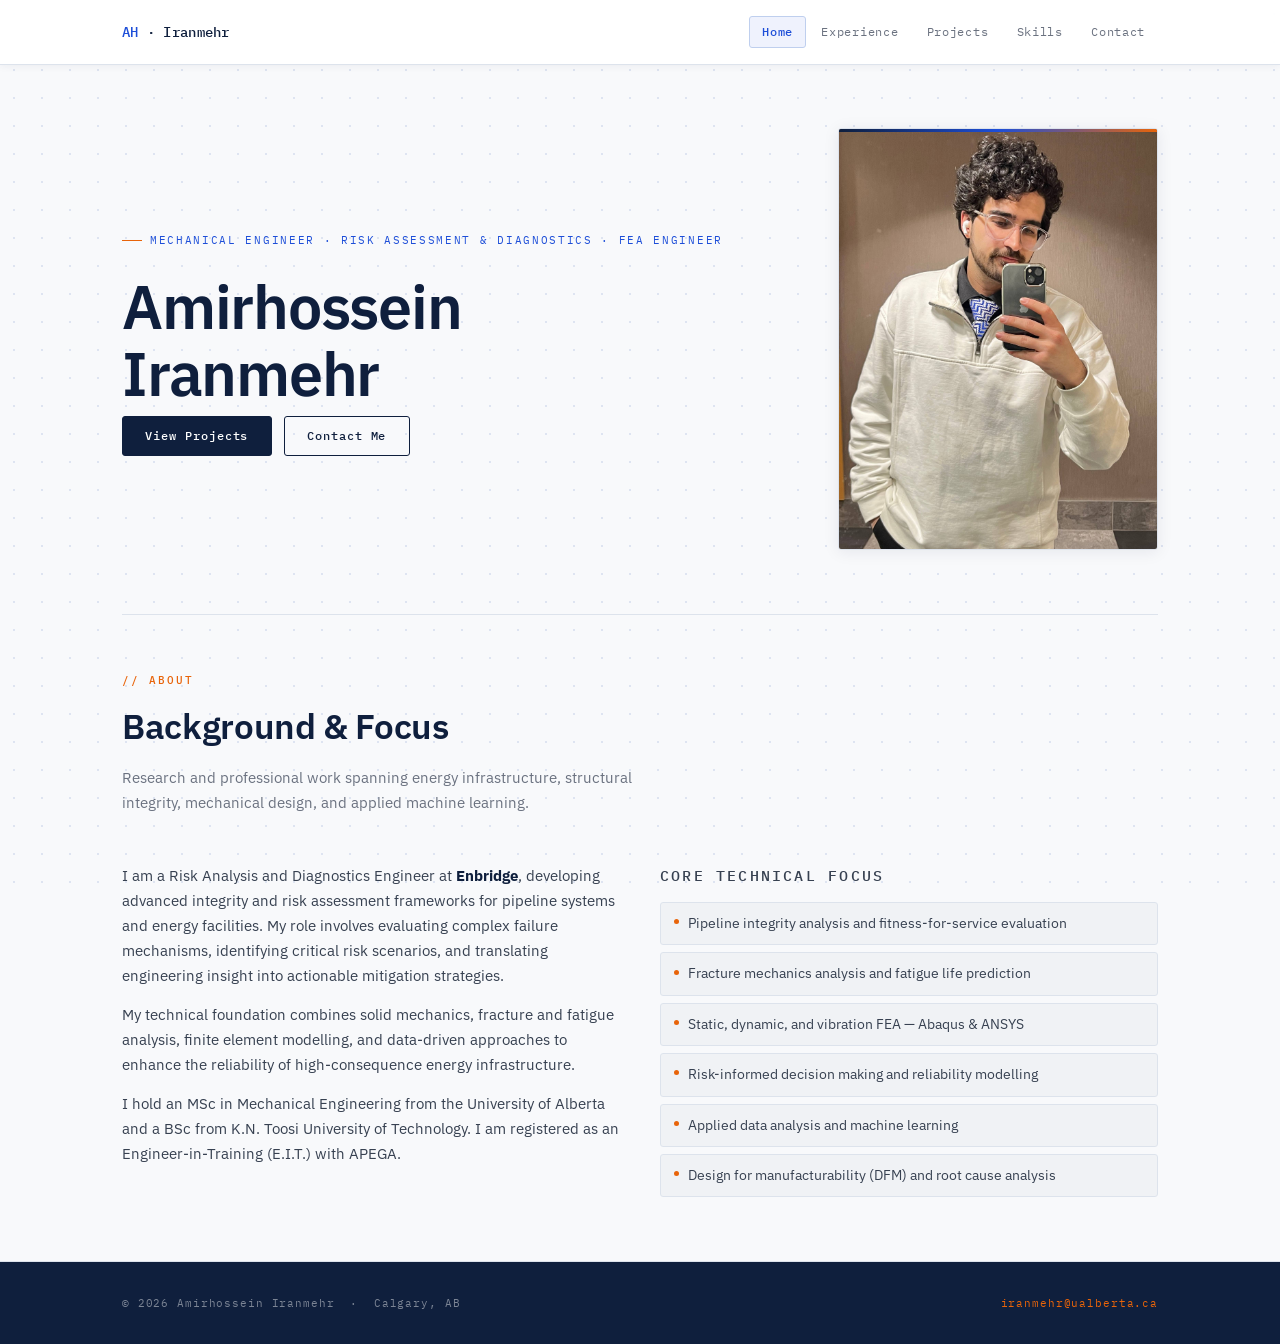
==== commit a3258628: "Update index.html" ====
--- a/index.html
+++ b/index.html
@@ -47,14 +47,6 @@
           <h2 class="anim-2">
             Amirhossein<br><strong style="color:var(--navy)">Iranmehr</strong>
           </h2>
-
-          <p class="hero-sub anim-3">
-            Risk Analysis &amp; Diagnostics &nbsp;·&nbsp; FEA &amp; Fracture Mechanics &nbsp;·&nbsp; Applied Data Analysis &amp; Machine Learning
-          </p>
-
-          <p class="hero-lead anim-4">
-            Developing physics-based and data-driven models to advance risk assessment and structural integrity management for energy infrastructure, aerospace, and automotive industries.
-          </p>
 
           <div class="button-group anim-5">
             <a href="projects.html" class="btn">View Projects</a>
